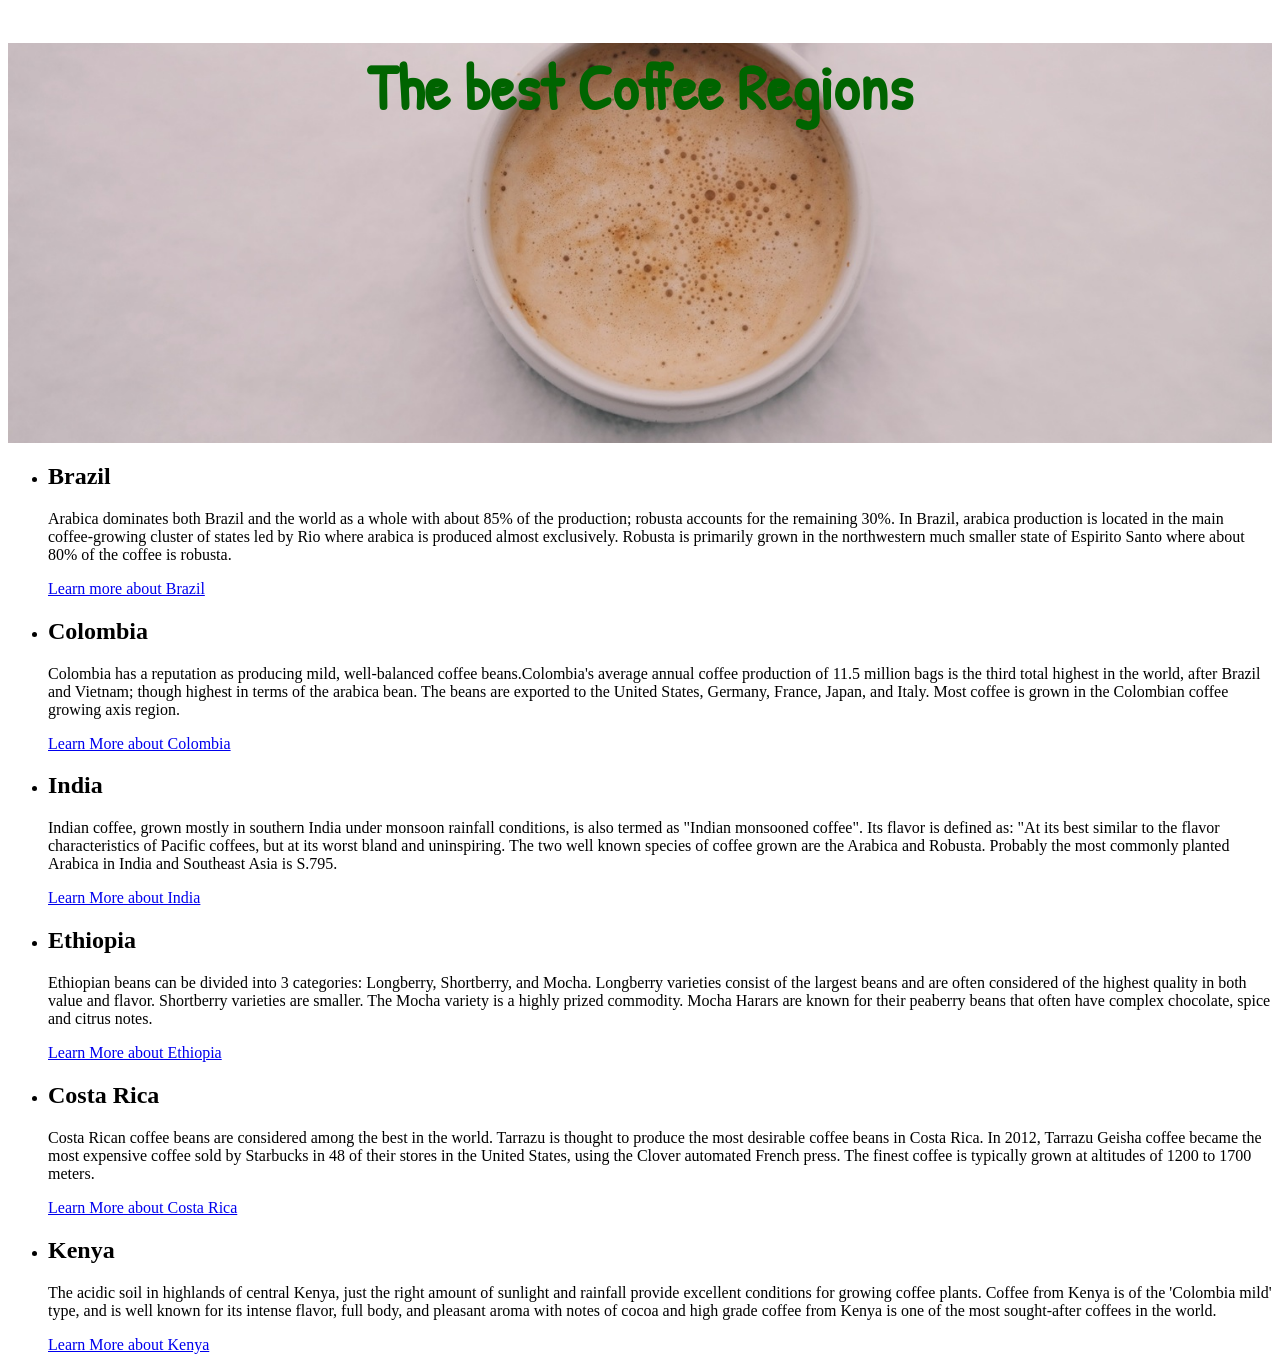
==== src/index.html @ 13ac0000 "fixing typos" ====
<!DOCTYPE html>
<html lang="en">
<head>
    <meta charset="UTF-8">
    <meta name="viewport" content="width=device-width, initial-scale=1">
    <title>Coffee</title>
    <link rel="shortcut icon" href="../img/Image20260629205324.png" type="image/x-icon">
    <link rel="stylesheet" href="../css/styles.css">
    <link rel="preconnect" href="https://fonts.googleapis.com">
    <link rel="preconnect" href="https://fonts.gstatic.com" crossorigin>
    <link href="https://fonts.googleapis.com/css2?family=Patrick+Hand&display=swap" rel="stylesheet">
</head>
<body>
<div class="header">
    <h1>The best Coffee Regions</h1>
<!--    <img src="../img/1.jpg" alt="background Image" class="background-image">-->
</div>
<div class="main">
    <ul>
        <li>
            <h2>Brazil</h2>
            <p>Arabica dominates both Brazil and the world as a whole with about 85% of the production; robusta
                accounts for the remaining 30%. In Brazil, arabica production is located in the main coffee-growing
                cluster of states led by Rio where arabica is
                produced almost exclusively. Robusta is primarily grown in the northwestern much smaller state
                of Espirito Santo where about 80% of the coffee is robusta.
            </p>
            <a href="https://en.wikipedia.org/wiki/Brazil" target="_blank">
                Learn more about Brazil
            </a>
        </li>
        <li>
            <h2>Colombia</h2>
            <p>Colombia has a reputation as producing mild, well-balanced coffee beans.Colombia's average
                annual coffee production of 11.5 million bags is the third total highest in the world, after Brazil and
                Vietnam; though highest in terms of the arabica
                bean. The beans are exported to  the United States, Germany, France, Japan, and Italy. Most coffee is
                grown in the Colombian coffee growing axis region.
            </p>
            <a href="https://en.wikipedia.org/wiki/Colombia" target="_blank">
                Learn More about Colombia
            </a>
        </li>
        <li>
            <h2>India</h2>
            <p>Indian coffee, grown mostly in southern India under monsoon rainfall conditions, is also termed as
                "Indian monsooned coffee". Its flavor is defined as: "At its best similar to the flavor characteristics of
                Pacific coffees, but at its worst bland and uninspiring. The two well known species of coffee grown are
                the Arabica and Robusta. Probably the most commonly planted Arabica in India and Southeast Asia is
                S.795.
            </p>
            <a href="https://en.wikipedia.org/wiki/India" target="_blank">
                Learn More about India
            </a>
        </li>
        <li>
            <h2>Ethiopia</h2>
            <p>Ethiopian beans can be divided into 3 categories: Longberry, Shortberry, and Mocha. Longberry
                varieties consist of the largest beans and are often considered of the highest quality in both value and
                flavor. Shortberry varieties are smaller. The Mocha variety is a highly prized commodity. Mocha Harars
                are known for their peaberry beans that often have complex chocolate, spice and citrus notes.
            </p>
            <a href="https://en.wikipedia.org/wiki/Ethiopia" target="_blank">
                Learn More about Ethiopia
            </a>
        </li>
        <li>
            <h2>Costa Rica</h2>
            <p>Costa Rican coffee beans are considered among the best in the world. Tarrazu is thought to produce
                the most desirable coffee beans in Costa Rica. In 2012, Tarrazu Geisha coffee became the most
                expensive coffee sold by Starbucks in 48 of their stores in the United States, using the Clover
                automated French press. The finest coffee is typically grown at altitudes of 1200 to 1700 meters.
            </p>
            <a href="https://en.wikipedia.org/wiki/Costa_Rica" target="_blank">
                Learn More about Costa Rica
            </a>
        </li>
        <li>
            <h2>Kenya</h2>
            <p>The acidic soil in highlands of central Kenya, just the right amount of sunlight and rainfall provide
                excellent conditions for growing coffee plants. Coffee from Kenya is of the 'Colombia mild' type, and
                is well known for its intense flavor, full body, and pleasant aroma with notes of cocoa and high grade
                coffee from Kenya is one of the most sought-after coffees in the world.
            </p>
            <a href="https://en.wikipedia.org/wiki/Kenya" target="_blank">
                Learn More about Kenya
            </a>
        </li>
    </ul>
</div>
</body>
</html>
---- css/styles.css ----
.header {
    margin-top: 0;
    background-image: url(../img/1.jpg);
    height: 400px;
    background-size: cover;
    background-position: center;
    background-repeat: no-repeat;
}

h1 {
    font-family: "Patrick Hand", cursive;
    font-size: 64px;
    text-align: center;
    color: darkgreen;
}
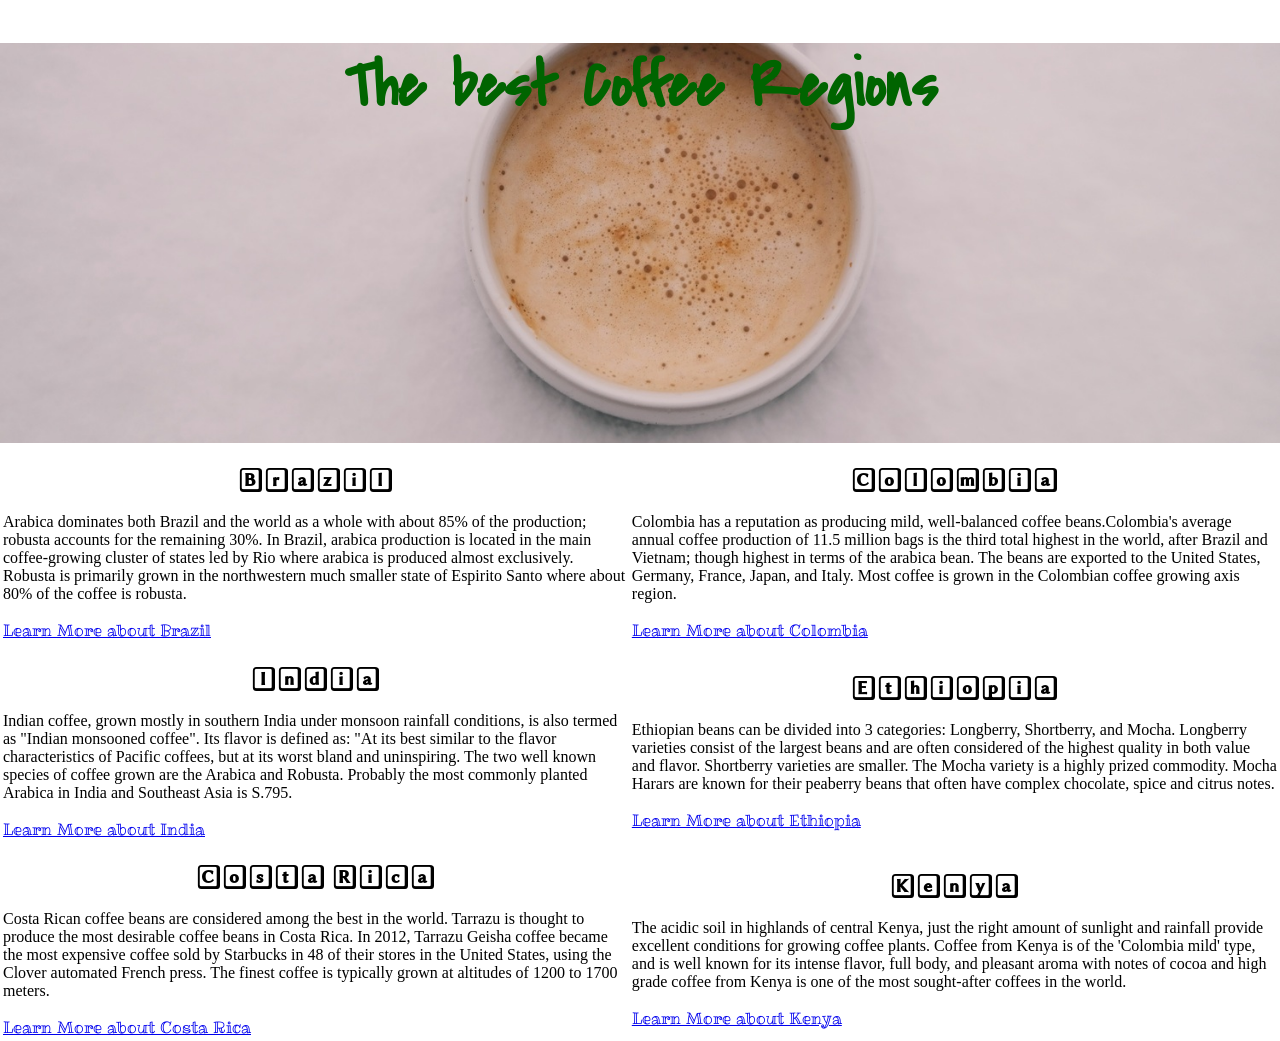
==== commit 68d02c26: "chessboard done" ====
--- a/src/index.html
+++ b/src/index.html
@@ -6,87 +6,101 @@
     <title>Coffee</title>
     <link rel="shortcut icon" href="../img/Image20260629205324.png" type="image/x-icon">
     <link rel="stylesheet" href="../css/styles.css">
-    <link rel="preconnect" href="https://fonts.googleapis.com">
-    <link rel="preconnect" href="https://fonts.gstatic.com" crossorigin>
-    <link href="https://fonts.googleapis.com/css2?family=Patrick+Hand&display=swap" rel="stylesheet">
+    <!--    <link rel="preconnect" href="https://fonts.googleapis.com">-->
+    <!--    <link rel="preconnect" href="https://fonts.gstatic.com" crossorigin>-->
+    <!--    <link href="https://fonts.googleapis.com/css2?family=Covered+By+Your+Grace&family=Dancing+Script:wght@400..700&family=Libertinus+Keyboard&family=Ribeye+Marrow&display=swap" rel="stylesheet">-->
 </head>
 <body>
 <div class="header">
     <h1>The best Coffee Regions</h1>
-<!--    <img src="../img/1.jpg" alt="background Image" class="background-image">-->
+    <!--    <img src="../img/1.jpg" alt="background Image" class="background-image">-->
 </div>
 <div class="main">
-    <ul>
-        <li>
-            <h2>Brazil</h2>
-            <p>Arabica dominates both Brazil and the world as a whole with about 85% of the production; robusta
-                accounts for the remaining 30%. In Brazil, arabica production is located in the main coffee-growing
-                cluster of states led by Rio where arabica is
-                produced almost exclusively. Robusta is primarily grown in the northwestern much smaller state
-                of Espirito Santo where about 80% of the coffee is robusta.
-            </p>
-            <a href="https://en.wikipedia.org/wiki/Brazil" target="_blank">
-                Learn more about Brazil
-            </a>
-        </li>
-        <li>
-            <h2>Colombia</h2>
-            <p>Colombia has a reputation as producing mild, well-balanced coffee beans.Colombia's average
-                annual coffee production of 11.5 million bags is the third total highest in the world, after Brazil and
-                Vietnam; though highest in terms of the arabica
-                bean. The beans are exported to  the United States, Germany, France, Japan, and Italy. Most coffee is
-                grown in the Colombian coffee growing axis region.
-            </p>
-            <a href="https://en.wikipedia.org/wiki/Colombia" target="_blank">
-                Learn More about Colombia
-            </a>
-        </li>
-        <li>
-            <h2>India</h2>
-            <p>Indian coffee, grown mostly in southern India under monsoon rainfall conditions, is also termed as
-                "Indian monsooned coffee". Its flavor is defined as: "At its best similar to the flavor characteristics of
-                Pacific coffees, but at its worst bland and uninspiring. The two well known species of coffee grown are
-                the Arabica and Robusta. Probably the most commonly planted Arabica in India and Southeast Asia is
-                S.795.
-            </p>
-            <a href="https://en.wikipedia.org/wiki/India" target="_blank">
-                Learn More about India
-            </a>
-        </li>
-        <li>
-            <h2>Ethiopia</h2>
-            <p>Ethiopian beans can be divided into 3 categories: Longberry, Shortberry, and Mocha. Longberry
-                varieties consist of the largest beans and are often considered of the highest quality in both value and
-                flavor. Shortberry varieties are smaller. The Mocha variety is a highly prized commodity. Mocha Harars
-                are known for their peaberry beans that often have complex chocolate, spice and citrus notes.
-            </p>
-            <a href="https://en.wikipedia.org/wiki/Ethiopia" target="_blank">
-                Learn More about Ethiopia
-            </a>
-        </li>
-        <li>
-            <h2>Costa Rica</h2>
-            <p>Costa Rican coffee beans are considered among the best in the world. Tarrazu is thought to produce
-                the most desirable coffee beans in Costa Rica. In 2012, Tarrazu Geisha coffee became the most
-                expensive coffee sold by Starbucks in 48 of their stores in the United States, using the Clover
-                automated French press. The finest coffee is typically grown at altitudes of 1200 to 1700 meters.
-            </p>
-            <a href="https://en.wikipedia.org/wiki/Costa_Rica" target="_blank">
-                Learn More about Costa Rica
-            </a>
-        </li>
-        <li>
-            <h2>Kenya</h2>
-            <p>The acidic soil in highlands of central Kenya, just the right amount of sunlight and rainfall provide
-                excellent conditions for growing coffee plants. Coffee from Kenya is of the 'Colombia mild' type, and
-                is well known for its intense flavor, full body, and pleasant aroma with notes of cocoa and high grade
-                coffee from Kenya is one of the most sought-after coffees in the world.
-            </p>
-            <a href="https://en.wikipedia.org/wiki/Kenya" target="_blank">
-                Learn More about Kenya
-            </a>
-        </li>
-    </ul>
+    <table>
+        <tr>
+            <td>
+                <h2>Brazil</h2>
+                <p>Arabica dominates both Brazil and the world as a whole with about 85% of the production; robusta
+                    accounts for the remaining 30%. In Brazil, arabica production is located in the main coffee-growing
+                    cluster of states led by Rio where arabica is
+                    produced almost exclusively. Robusta is primarily grown in the northwestern much smaller state
+                    of Espirito Santo where about 80% of the coffee is robusta.
+                </p>
+                <a href="https://en.wikipedia.org/wiki/Brazil" target="_blank" class="wiki">
+                    Learn More about Brazil
+                </a>
+            </td>
+            <td>
+                <h2>Colombia</h2>
+                <p>Colombia has a reputation as producing mild, well-balanced coffee beans.Colombia's average
+                    annual coffee production of 11.5 million bags is the third total highest in the world, after Brazil
+                    and
+                    Vietnam; though highest in terms of the arabica
+                    bean. The beans are exported to the United States,
+                    Germany, France, Japan, and Italy. Most coffee is
+                    grown in the Colombian coffee growing axis region.
+                </p>
+                <a href="https://en.wikipedia.org/wiki/Colombia" target="_blank" class="wiki">
+                    Learn More about Colombia
+                </a>
+            </td>
+        </tr>
+        <tr>
+            <td>
+                <h2>India</h2>
+                <p>Indian coffee, grown mostly in southern India under monsoon rainfall conditions, is also termed as
+                    "Indian monsooned coffee". Its flavor is defined as: "At its best similar to the flavor
+                    characteristics of
+                    Pacific coffees, but at its worst bland and uninspiring. The two well known species of coffee grown
+                    are
+                    the Arabica and Robusta. Probably the most commonly planted Arabica in India and Southeast Asia is
+                    S.795.
+                </p>
+                <a href="https://en.wikipedia.org/wiki/India" target="_blank" class="wiki">
+                    Learn More about India
+                </a>
+            </td>
+            <td>
+                <h2>Ethiopia</h2>
+                <p>Ethiopian beans can be divided into 3 categories: Longberry, Shortberry, and Mocha. Longberry
+                    varieties consist of the largest beans and are often considered of the highest quality in both value
+                    and
+                    flavor. Shortberry varieties are smaller. The Mocha variety is a highly prized commodity. Mocha
+                    Harars
+                    are known for their peaberry beans that often have complex chocolate, spice and citrus notes.
+                </p>
+                <a href="https://en.wikipedia.org/wiki/Ethiopia" target="_blank" class="wiki">
+                    Learn More about Ethiopia
+                </a>
+            </td>
+        </tr>
+        <tr>
+            <td>
+                <h2>Costa Rica</h2>
+                <p>Costa Rican coffee beans are considered among the best in the world. Tarrazu is thought to produce
+                    the most desirable coffee beans in Costa Rica. In 2012, Tarrazu Geisha coffee became the most
+                    expensive coffee sold by Starbucks in 48 of their stores in the United States, using the Clover
+                    automated French press. The finest coffee is typically grown at altitudes of 1200 to 1700 meters.
+                </p>
+                <a href="https://en.wikipedia.org/wiki/Costa_Rica" target="_blank" class="wiki">
+                    Learn More about Costa Rica
+                </a>
+            </td>
+            <td>
+                <h2>Kenya</h2>
+                <p>The acidic soil in highlands of central Kenya, just the right amount of sunlight and rainfall provide
+                    excellent conditions for growing coffee plants. Coffee from Kenya is of the 'Colombia mild' type,
+                    and
+                    is well known for its intense flavor, full body, and pleasant aroma with notes of cocoa and high
+                    grade
+                    coffee from Kenya is one of the most sought-after coffees in the world.
+                </p>
+                <a href="https://en.wikipedia.org/wiki/Kenya" target="_blank" class="wiki">
+                    Learn More about Kenya
+                </a>
+            </td>
+        </tr>
+    </table>
 </div>
 </body>
 </html>
--- a/css/styles.css
+++ b/css/styles.css
@@ -1,3 +1,5 @@
+@import url('https://fonts.googleapis.com/css2?family=Covered+By+Your+Grace&family=Dancing+Script:wght@400..700&family=Libertinus+Keyboard&family=Ribeye+Marrow&display=swap');
+
 .header {
     margin-top: 0;
     background-image: url(../img/1.jpg);
@@ -6,10 +8,22 @@
     background-position: center;
     background-repeat: no-repeat;
 }
-
+body {
+    margin: 0;
+}
 h1 {
-    font-family: "Patrick Hand", cursive;
+    font-family: "Covered by your Grace", cursive;
     font-size: 64px;
     text-align: center;
     color: darkgreen;
-}+}
+
+h2 {
+    font-family: "Libertinus Keyboard", system-ui;
+    text-align: center;
+}
+
+.wiki {
+    font-family: "Ribeye Marrow", serif;
+}
+
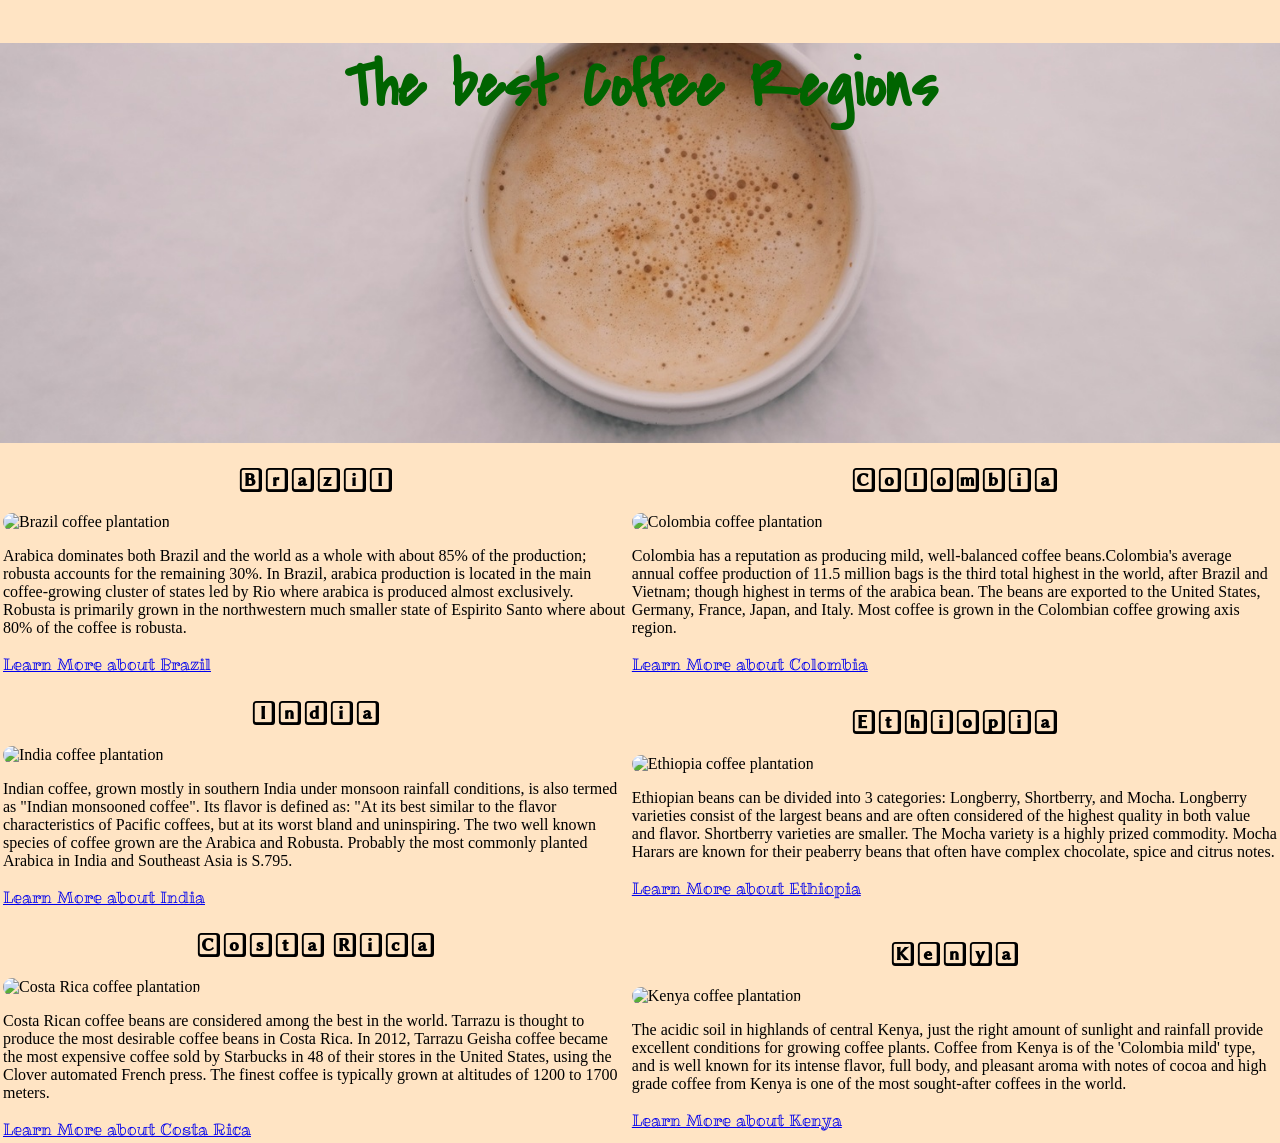
==== commit 7052d097: "coffee pictures and background added" ====
--- a/src/index.html
+++ b/src/index.html
@@ -20,6 +20,7 @@
         <tr>
             <td>
                 <h2>Brazil</h2>
+                <img src="../img/brazil.jpg" alt="Brazil coffee plantation" class="country-image">
                 <p>Arabica dominates both Brazil and the world as a whole with about 85% of the production; robusta
                     accounts for the remaining 30%. In Brazil, arabica production is located in the main coffee-growing
                     cluster of states led by Rio where arabica is
@@ -32,6 +33,8 @@
             </td>
             <td>
                 <h2>Colombia</h2>
+                <img src="../img/colombia.jpg" alt="Colombia coffee plantation" class="country-image">
+
                 <p>Colombia has a reputation as producing mild, well-balanced coffee beans.Colombia's average
                     annual coffee production of 11.5 million bags is the third total highest in the world, after Brazil
                     and
@@ -48,6 +51,8 @@
         <tr>
             <td>
                 <h2>India</h2>
+                <img src="../img/india.jpg" alt="India coffee plantation" class="country-image">
+
                 <p>Indian coffee, grown mostly in southern India under monsoon rainfall conditions, is also termed as
                     "Indian monsooned coffee". Its flavor is defined as: "At its best similar to the flavor
                     characteristics of
@@ -62,6 +67,8 @@
             </td>
             <td>
                 <h2>Ethiopia</h2>
+                <img src="../img/ethiopia.jpg" alt="Ethiopia coffee plantation" class="country-image">
+
                 <p>Ethiopian beans can be divided into 3 categories: Longberry, Shortberry, and Mocha. Longberry
                     varieties consist of the largest beans and are often considered of the highest quality in both value
                     and
@@ -77,6 +84,8 @@
         <tr>
             <td>
                 <h2>Costa Rica</h2>
+                <img src="../img/costarica.jpg" alt="Costa Rica coffee plantation" class="country-image">
+
                 <p>Costa Rican coffee beans are considered among the best in the world. Tarrazu is thought to produce
                     the most desirable coffee beans in Costa Rica. In 2012, Tarrazu Geisha coffee became the most
                     expensive coffee sold by Starbucks in 48 of their stores in the United States, using the Clover
@@ -88,6 +97,8 @@
             </td>
             <td>
                 <h2>Kenya</h2>
+                <img src="../img/kenya.jpg" alt="Kenya coffee plantation" class="country-image">
+
                 <p>The acidic soil in highlands of central Kenya, just the right amount of sunlight and rainfall provide
                     excellent conditions for growing coffee plants. Coffee from Kenya is of the 'Colombia mild' type,
                     and
--- a/css/styles.css
+++ b/css/styles.css
@@ -10,6 +10,7 @@
 }
 body {
     margin: 0;
+    background-color: bisque;
 }
 h1 {
     font-family: "Covered by your Grace", cursive;
@@ -27,3 +28,9 @@
     font-family: "Ribeye Marrow", serif;
 }
 
+.country-image {
+    width: 100%;
+    height: 220px;
+    object-fit: cover;
+    border-radius: 10px;
+}
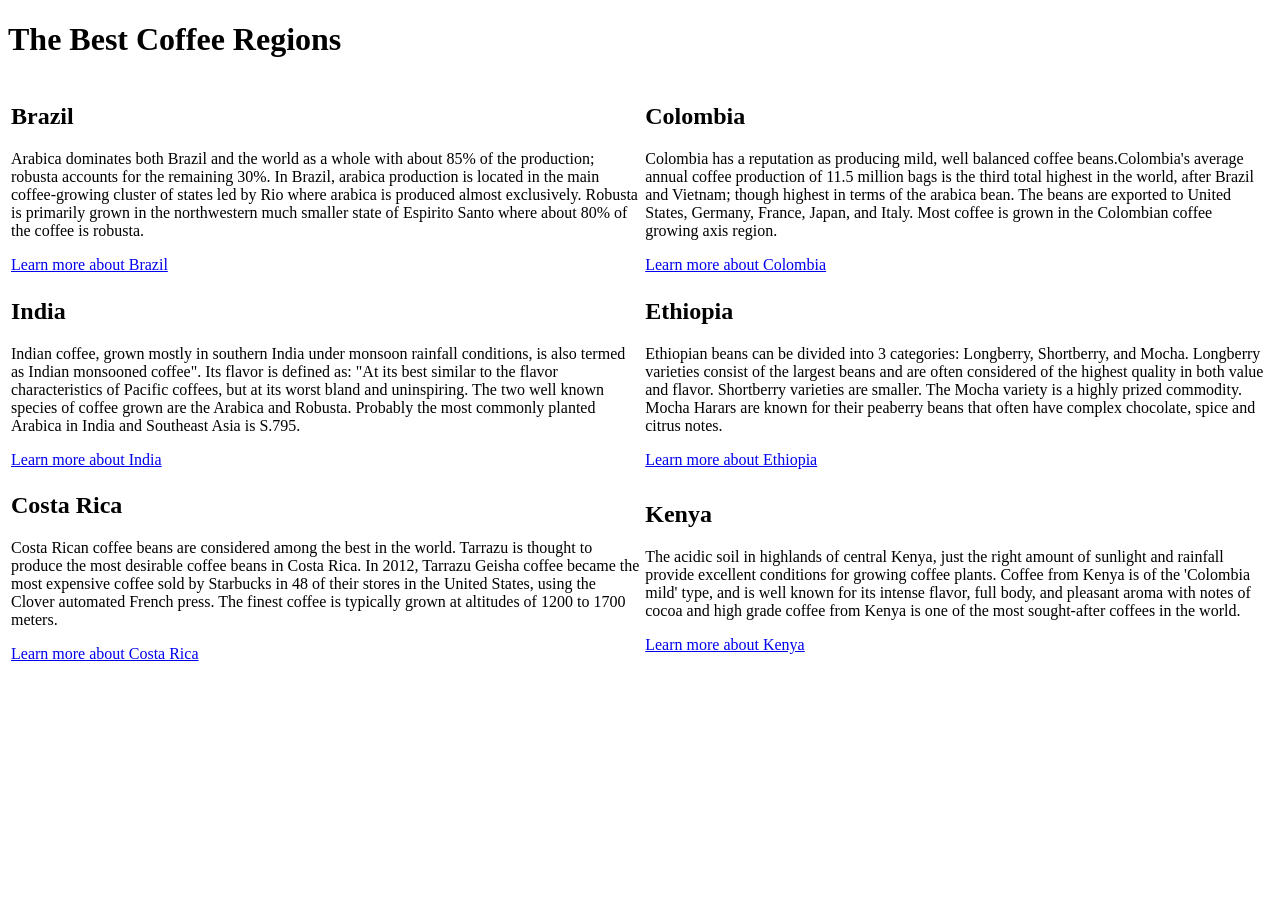
==== commit 820c66b8: "copied from lector for further experiments" ====
--- a/src/index.html
+++ b/src/index.html
@@ -2,116 +2,86 @@
 <html lang="en">
 <head>
     <meta charset="UTF-8">
-    <meta name="viewport" content="width=device-width, initial-scale=1">
     <title>Coffee</title>
-    <link rel="shortcut icon" href="../img/Image20260629205324.png" type="image/x-icon">
-    <link rel="stylesheet" href="../css/styles.css">
-    <!--    <link rel="preconnect" href="https://fonts.googleapis.com">-->
-    <!--    <link rel="preconnect" href="https://fonts.gstatic.com" crossorigin>-->
-    <!--    <link href="https://fonts.googleapis.com/css2?family=Covered+By+Your+Grace&family=Dancing+Script:wght@400..700&family=Libertinus+Keyboard&family=Ribeye+Marrow&display=swap" rel="stylesheet">-->
+    <link rel="shortcut icon" href="../Images/coffee.png" type="image/png">
+    <link rel="stylesheet" href="../css/style.css">
 </head>
 <body>
 <div class="header">
-    <h1>The best Coffee Regions</h1>
-    <!--    <img src="../img/1.jpg" alt="background Image" class="background-image">-->
+    <h1>The Best Coffee Regions</h1>
 </div>
 <div class="main">
     <table>
         <tr>
             <td>
                 <h2>Brazil</h2>
-                <img src="../img/brazil.jpg" alt="Brazil coffee plantation" class="country-image">
-                <p>Arabica dominates both Brazil and the world as a whole with about 85% of the production; robusta
+                <p> Arabica dominates both Brazil and the world as a whole with about 85% of the production; robusta
                     accounts for the remaining 30%. In Brazil, arabica production is located in the main coffee-growing
                     cluster of states led by Rio where arabica is
-                    produced almost exclusively. Robusta is primarily grown in the northwestern much smaller state
-                    of Espirito Santo where about 80% of the coffee is robusta.
-                </p>
-                <a href="https://en.wikipedia.org/wiki/Brazil" target="_blank" class="wiki">
-                    Learn More about Brazil
-                </a>
+                    produced almost exclusively. Robusta is primarily grown in the northwestern much smaller state of
+                    Espirito Santo where about 80% of the coffee is robusta.</p>
+                <a href="https://en.wikipedia.org/wiki/Brazil" target="_blank">Learn more about Brazil</a>
             </td>
             <td>
                 <h2>Colombia</h2>
-                <img src="../img/colombia.jpg" alt="Colombia coffee plantation" class="country-image">
-
-                <p>Colombia has a reputation as producing mild, well-balanced coffee beans.Colombia's average
-                    annual coffee production of 11.5 million bags is the third total highest in the world, after Brazil
-                    and
-                    Vietnam; though highest in terms of the arabica
-                    bean. The beans are exported to the United States,
-                    Germany, France, Japan, and Italy. Most coffee is
-                    grown in the Colombian coffee growing axis region.
-                </p>
-                <a href="https://en.wikipedia.org/wiki/Colombia" target="_blank" class="wiki">
-                    Learn More about Colombia
-                </a>
+                <p> Colombia has a reputation as producing mild, well balanced coffee beans.Colombia's average annual
+                    coffee
+                    production of 11.5 million bags is the third total highest in the world, after Brazil and Vietnam;
+                    though highest in terms of the arabica
+                    bean. The beans are exported to United States, Germany, France, Japan, and Italy. Most coffee is
+                    grown
+                    in the Colombian coffee growing axis region.</p>
+                <a href="https://en.wikipedia.org/wiki/Colombia" target="_blank">Learn more about Colombia</a>
             </td>
         </tr>
         <tr>
             <td>
                 <h2>India</h2>
-                <img src="../img/india.jpg" alt="India coffee plantation" class="country-image">
-
-                <p>Indian coffee, grown mostly in southern India under monsoon rainfall conditions, is also termed as
-                    "Indian monsooned coffee". Its flavor is defined as: "At its best similar to the flavor
-                    characteristics of
-                    Pacific coffees, but at its worst bland and uninspiring. The two well known species of coffee grown
-                    are
-                    the Arabica and Robusta. Probably the most commonly planted Arabica in India and Southeast Asia is
-                    S.795.
-                </p>
-                <a href="https://en.wikipedia.org/wiki/India" target="_blank" class="wiki">
-                    Learn More about India
-                </a>
+                <p> Indian coffee, grown mostly in southern India under monsoon rainfall conditions, is also termed as
+                    Indian monsooned coffee". Its flavor is defined as: "At its best similar to the flavor
+                    characteristics
+                    of Pacific coffees, but at its worst bland and uninspiring. The two well known species of coffee
+                    grown
+                    are the Arabica and Robusta. Probably the most commonly planted Arabica in India and Southeast Asia
+                    is
+                    S.795.</p>
+                <a href="https://en.wikipedia.org/wiki/India" target="_blank">Learn more about India</a>
             </td>
             <td>
                 <h2>Ethiopia</h2>
-                <img src="../img/ethiopia.jpg" alt="Ethiopia coffee plantation" class="country-image">
-
-                <p>Ethiopian beans can be divided into 3 categories: Longberry, Shortberry, and Mocha. Longberry
-                    varieties consist of the largest beans and are often considered of the highest quality in both value
-                    and
-                    flavor. Shortberry varieties are smaller. The Mocha variety is a highly prized commodity. Mocha
-                    Harars
-                    are known for their peaberry beans that often have complex chocolate, spice and citrus notes.
-                </p>
-                <a href="https://en.wikipedia.org/wiki/Ethiopia" target="_blank" class="wiki">
-                    Learn More about Ethiopia
-                </a>
+                <p> Ethiopian beans can be divided into 3 categories: Longberry, Shortberry, and Mocha. Longberry
+                    varieties
+                    consist of the largest beans and are often considered of the highest quality in both value and
+                    flavor.
+                    Shortberry varieties are smaller. The Mocha variety is a highly prized commodity. Mocha Harars are
+                    known
+                    for their peaberry beans that often have complex chocolate, spice and citrus notes.</p>
+                <a href="https://en.wikipedia.org/wiki/Ethiopia" target="_blank">Learn more about Ethiopia</a>
             </td>
         </tr>
         <tr>
             <td>
                 <h2>Costa Rica</h2>
-                <img src="../img/costarica.jpg" alt="Costa Rica coffee plantation" class="country-image">
-
-                <p>Costa Rican coffee beans are considered among the best in the world. Tarrazu is thought to produce
-                    the most desirable coffee beans in Costa Rica. In 2012, Tarrazu Geisha coffee became the most
-                    expensive coffee sold by Starbucks in 48 of their stores in the United States, using the Clover
-                    automated French press. The finest coffee is typically grown at altitudes of 1200 to 1700 meters.
-                </p>
-                <a href="https://en.wikipedia.org/wiki/Costa_Rica" target="_blank" class="wiki">
-                    Learn More about Costa Rica
-                </a>
+                <p> Costa Rican coffee beans are considered among the best in the world. Tarrazu is thought to produce
+                    the
+                    most desirable coffee beans in Costa Rica. In 2012, Tarrazu Geisha coffee became the most expensive
+                    coffee sold by Starbucks in 48 of their stores in the United States, using the Clover automated
+                    French
+                    press. The finest coffee is typically grown at altitudes of 1200 to 1700 meters.</p>
+                <a href="https://en.wikipedia.org/wiki/Costa_Rica" target="_blank">Learn more about Costa Rica</a>
             </td>
             <td>
                 <h2>Kenya</h2>
-                <img src="../img/kenya.jpg" alt="Kenya coffee plantation" class="country-image">
-
-                <p>The acidic soil in highlands of central Kenya, just the right amount of sunlight and rainfall provide
+                <p> The acidic soil in highlands of central Kenya, just the right amount of sunlight and rainfall
+                    provide
                     excellent conditions for growing coffee plants. Coffee from Kenya is of the 'Colombia mild' type,
-                    and
-                    is well known for its intense flavor, full body, and pleasant aroma with notes of cocoa and high
-                    grade
-                    coffee from Kenya is one of the most sought-after coffees in the world.
-                </p>
-                <a href="https://en.wikipedia.org/wiki/Kenya" target="_blank" class="wiki">
-                    Learn More about Kenya
-                </a>
+                    and is
+                    well known for its intense flavor, full body, and pleasant aroma with notes of cocoa and high grade
+                    coffee from Kenya is one of the most sought-after coffees in the world.</p>
+                <a href="https://en.wikipedia.org/wiki/Kenya" target="_blank">Learn more about Kenya</a>
             </td>
         </tr>
     </table>
 </div>
 </body>
-</html>
+</html>
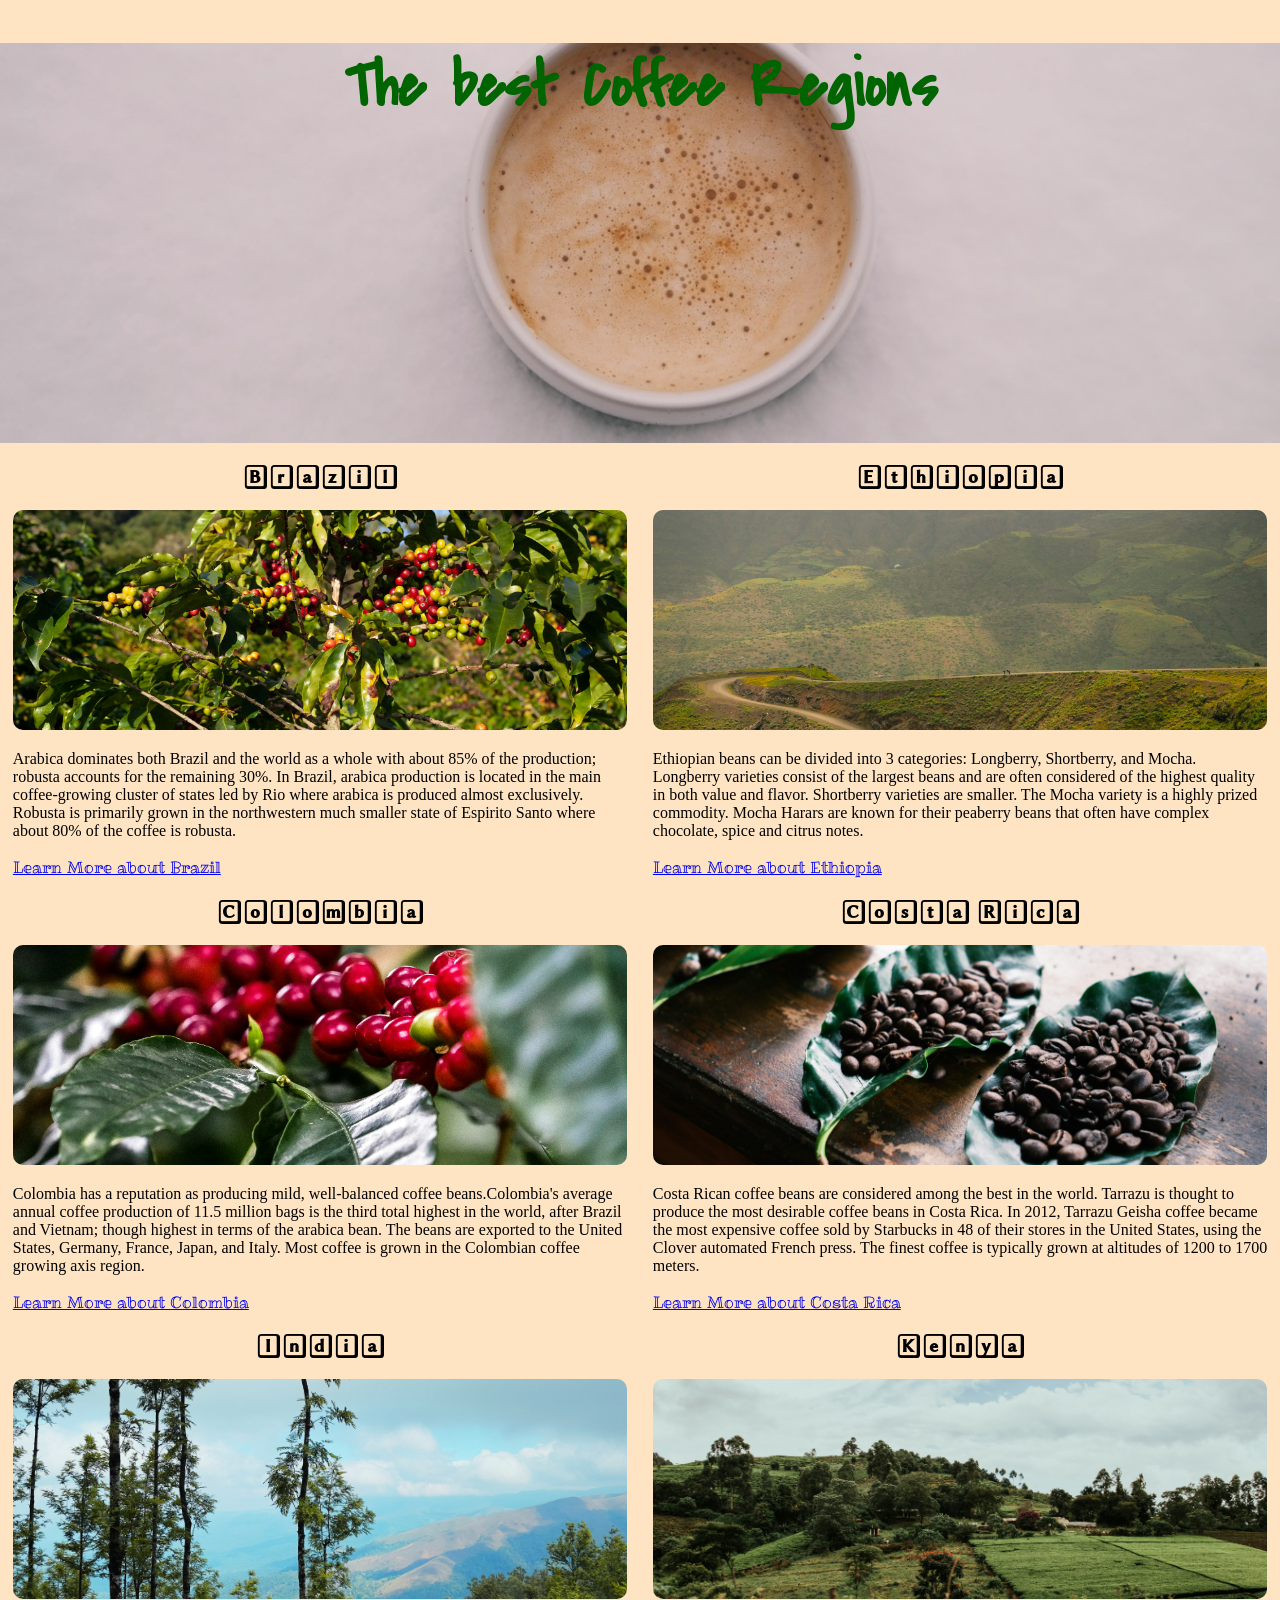
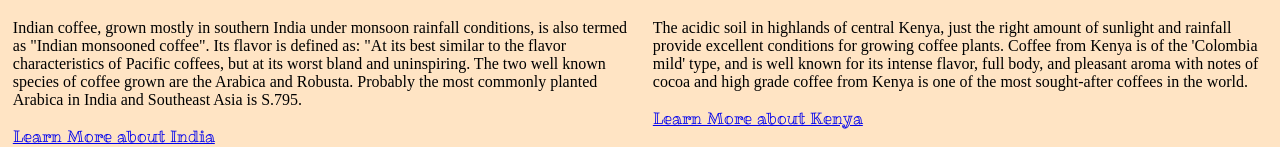
==== commit e7e1fa67: "position implementation" ====
--- a/src/index.html
+++ b/src/index.html
@@ -2,86 +2,112 @@
 <html lang="en">
 <head>
     <meta charset="UTF-8">
+    <meta name="viewport" content="width=device-width, initial-scale=1">
     <title>Coffee</title>
-    <link rel="shortcut icon" href="../Images/coffee.png" type="image/png">
-    <link rel="stylesheet" href="../css/style.css">
+    <link rel="shortcut icon" href="../img/Image20260629205324.png" type="image/x-icon">
+    <link rel="stylesheet" href="../css/styles.css">
+    <!--    <link rel="preconnect" href="https://fonts.googleapis.com">-->
+    <!--    <link rel="preconnect" href="https://fonts.gstatic.com" crossorigin>-->
+    <!--    <link href="https://fonts.googleapis.com/css2?family=Covered+By+Your+Grace&family=Dancing+Script:wght@400..700&family=Libertinus+Keyboard&family=Ribeye+Marrow&display=swap" rel="stylesheet">-->
 </head>
 <body>
 <div class="header">
-    <h1>The Best Coffee Regions</h1>
+    <h1>The best Coffee Regions</h1>
+    <!--    <img src="../img/1.jpg" alt="background Image" class="background-image">-->
 </div>
 <div class="main">
-    <table>
-        <tr>
-            <td>
+    <div class="left">
+        <div>
                 <h2>Brazil</h2>
-                <p> Arabica dominates both Brazil and the world as a whole with about 85% of the production; robusta
+                <img src="../img/brazil.jpg" alt="Brazil coffee plantation" class="country-image">
+                <p>Arabica dominates both Brazil and the world as a whole with about 85% of the production; robusta
                     accounts for the remaining 30%. In Brazil, arabica production is located in the main coffee-growing
                     cluster of states led by Rio where arabica is
-                    produced almost exclusively. Robusta is primarily grown in the northwestern much smaller state of
-                    Espirito Santo where about 80% of the coffee is robusta.</p>
-                <a href="https://en.wikipedia.org/wiki/Brazil" target="_blank">Learn more about Brazil</a>
-            </td>
-            <td>
+                    produced almost exclusively. Robusta is primarily grown in the northwestern much smaller state
+                    of Espirito Santo where about 80% of the coffee is robusta.
+                </p>
+                <a href="https://en.wikipedia.org/wiki/Brazil" target="_blank" class="wiki">
+                    Learn More about Brazil
+                </a>
+            </div>
+            <div>
                 <h2>Colombia</h2>
-                <p> Colombia has a reputation as producing mild, well balanced coffee beans.Colombia's average annual
-                    coffee
-                    production of 11.5 million bags is the third total highest in the world, after Brazil and Vietnam;
-                    though highest in terms of the arabica
-                    bean. The beans are exported to United States, Germany, France, Japan, and Italy. Most coffee is
-                    grown
-                    in the Colombian coffee growing axis region.</p>
-                <a href="https://en.wikipedia.org/wiki/Colombia" target="_blank">Learn more about Colombia</a>
-            </td>
-        </tr>
-        <tr>
-            <td>
+                <img src="../img/colombia.jpg" alt="Colombia coffee plantation" class="country-image">
+
+                <p>Colombia has a reputation as producing mild, well-balanced coffee beans.Colombia's average
+                    annual coffee production of 11.5 million bags is the third total highest in the world, after Brazil
+                    and
+                    Vietnam; though highest in terms of the arabica
+                    bean. The beans are exported to the United States,
+                    Germany, France, Japan, and Italy. Most coffee is
+                    grown in the Colombian coffee growing axis region.
+                </p>
+                <a href="https://en.wikipedia.org/wiki/Colombia" target="_blank" class="wiki">
+                    Learn More about Colombia
+                </a>
+            </div>
+        <div>
                 <h2>India</h2>
-                <p> Indian coffee, grown mostly in southern India under monsoon rainfall conditions, is also termed as
-                    Indian monsooned coffee". Its flavor is defined as: "At its best similar to the flavor
-                    characteristics
-                    of Pacific coffees, but at its worst bland and uninspiring. The two well known species of coffee
-                    grown
-                    are the Arabica and Robusta. Probably the most commonly planted Arabica in India and Southeast Asia
-                    is
-                    S.795.</p>
-                <a href="https://en.wikipedia.org/wiki/India" target="_blank">Learn more about India</a>
-            </td>
-            <td>
+                <img src="../img/india.jpg" alt="India coffee plantation" class="country-image">
+
+                <p>Indian coffee, grown mostly in southern India under monsoon rainfall conditions, is also termed as
+                    "Indian monsooned coffee". Its flavor is defined as: "At its best similar to the flavor
+                    characteristics of
+                    Pacific coffees, but at its worst bland and uninspiring. The two well known species of coffee grown
+                    are
+                    the Arabica and Robusta. Probably the most commonly planted Arabica in India and Southeast Asia is
+                    S.795.
+                </p>
+                <a href="https://en.wikipedia.org/wiki/India" target="_blank" class="wiki">
+                    Learn More about India
+                </a>
+            </div>
+        </div>
+            <div class="right">
+                <div>
                 <h2>Ethiopia</h2>
-                <p> Ethiopian beans can be divided into 3 categories: Longberry, Shortberry, and Mocha. Longberry
-                    varieties
-                    consist of the largest beans and are often considered of the highest quality in both value and
-                    flavor.
-                    Shortberry varieties are smaller. The Mocha variety is a highly prized commodity. Mocha Harars are
-                    known
-                    for their peaberry beans that often have complex chocolate, spice and citrus notes.</p>
-                <a href="https://en.wikipedia.org/wiki/Ethiopia" target="_blank">Learn more about Ethiopia</a>
-            </td>
-        </tr>
-        <tr>
-            <td>
+                <img src="../img/ethiopia.jpg" alt="Ethiopia coffee plantation" class="country-image">
+
+                <p>Ethiopian beans can be divided into 3 categories: Longberry, Shortberry, and Mocha. Longberry
+                    varieties consist of the largest beans and are often considered of the highest quality in both value
+                    and
+                    flavor. Shortberry varieties are smaller. The Mocha variety is a highly prized commodity. Mocha
+                    Harars
+                    are known for their peaberry beans that often have complex chocolate, spice and citrus notes.
+                </p>
+                <a href="https://en.wikipedia.org/wiki/Ethiopia" target="_blank" class="wiki">
+                    Learn More about Ethiopia
+                </a>
+            </div>
+        <div>
                 <h2>Costa Rica</h2>
-                <p> Costa Rican coffee beans are considered among the best in the world. Tarrazu is thought to produce
-                    the
-                    most desirable coffee beans in Costa Rica. In 2012, Tarrazu Geisha coffee became the most expensive
-                    coffee sold by Starbucks in 48 of their stores in the United States, using the Clover automated
-                    French
-                    press. The finest coffee is typically grown at altitudes of 1200 to 1700 meters.</p>
-                <a href="https://en.wikipedia.org/wiki/Costa_Rica" target="_blank">Learn more about Costa Rica</a>
-            </td>
-            <td>
+                <img src="../img/costarica.jpg" alt="Costa Rica coffee plantation" class="country-image">
+
+                <p>Costa Rican coffee beans are considered among the best in the world. Tarrazu is thought to produce
+                    the most desirable coffee beans in Costa Rica. In 2012, Tarrazu Geisha coffee became the most
+                    expensive coffee sold by Starbucks in 48 of their stores in the United States, using the Clover
+                    automated French press. The finest coffee is typically grown at altitudes of 1200 to 1700 meters.
+                </p>
+                <a href="https://en.wikipedia.org/wiki/Costa_Rica" target="_blank" class="wiki">
+                    Learn More about Costa Rica
+                </a>
+            </div>
+            <div>
                 <h2>Kenya</h2>
-                <p> The acidic soil in highlands of central Kenya, just the right amount of sunlight and rainfall
-                    provide
+                <img src="../img/kenya.jpg" alt="Kenya coffee plantation" class="country-image">
+
+                <p>The acidic soil in highlands of central Kenya, just the right amount of sunlight and rainfall provide
                     excellent conditions for growing coffee plants. Coffee from Kenya is of the 'Colombia mild' type,
-                    and is
-                    well known for its intense flavor, full body, and pleasant aroma with notes of cocoa and high grade
-                    coffee from Kenya is one of the most sought-after coffees in the world.</p>
-                <a href="https://en.wikipedia.org/wiki/Kenya" target="_blank">Learn more about Kenya</a>
-            </td>
-        </tr>
-    </table>
-</div>
+                    and
+                    is well known for its intense flavor, full body, and pleasant aroma with notes of cocoa and high
+                    grade
+                    coffee from Kenya is one of the most sought-after coffees in the world.
+                </p>
+                <a href="https://en.wikipedia.org/wiki/Kenya" target="_blank" class="wiki">
+                    Learn More about Kenya
+                </a>
+            </div>
+        </div>
+    </div>
 </body>
-</html>+</html>
--- a/css/styles.css
+++ b/css/styles.css
@@ -0,0 +1,70 @@
+@import url('https://fonts.googleapis.com/css2?family=Covered+By+Your+Grace&family=Dancing+Script:wght@400..700&family=Libertinus+Keyboard&family=Ribeye+Marrow&display=swap');
+
+.header {
+    margin-top: 0;
+    background-image: url(../img/1.jpg);
+    height: 400px;
+    background-size: cover;
+    background-position: center;
+    width: 100%;
+}
+body {
+    margin: 0;
+    background-color: bisque;
+/*    background-image: url(../img/india.jpg);*/
+/*opacity: 0.3}*/}
+h1 {
+    font-family: "Covered by your Grace", cursive;
+    font-size: 64px;
+    text-align: center;
+    color: darkgreen;
+}
+
+h2 {
+    font-family: "Libertinus Keyboard", system-ui;
+    text-align: center;
+}
+
+.wiki {
+    font-family: "Ribeye Marrow", serif;
+}
+
+.country-image {
+    width: 100%;
+    height: 220px;
+    object-fit: cover;
+    border-radius: 10px;
+}
+
+/*.main td {*/
+/*    color: dimgray;*/
+/*    text-align: justify;*/
+/*    padding: 0 5px;*/
+/*}*/
+
+/*.main td > h2 {*/
+/*    font-size: 32px;*/
+/*    font-weight: bold;*/
+/*}*/
+
+/*.main td > a {*/
+/*    letter-spacing: 2px;*/
+/*}*/
+.main {
+    width: 100%;
+    /*display: inline-block;*/
+    position: relative;
+}
+
+.left {
+    position: absolute;
+    width: 48%;
+    left: 1%
+}
+
+.right {
+    position: absolute;
+    width: 48%;
+    right: 1%
+}
+
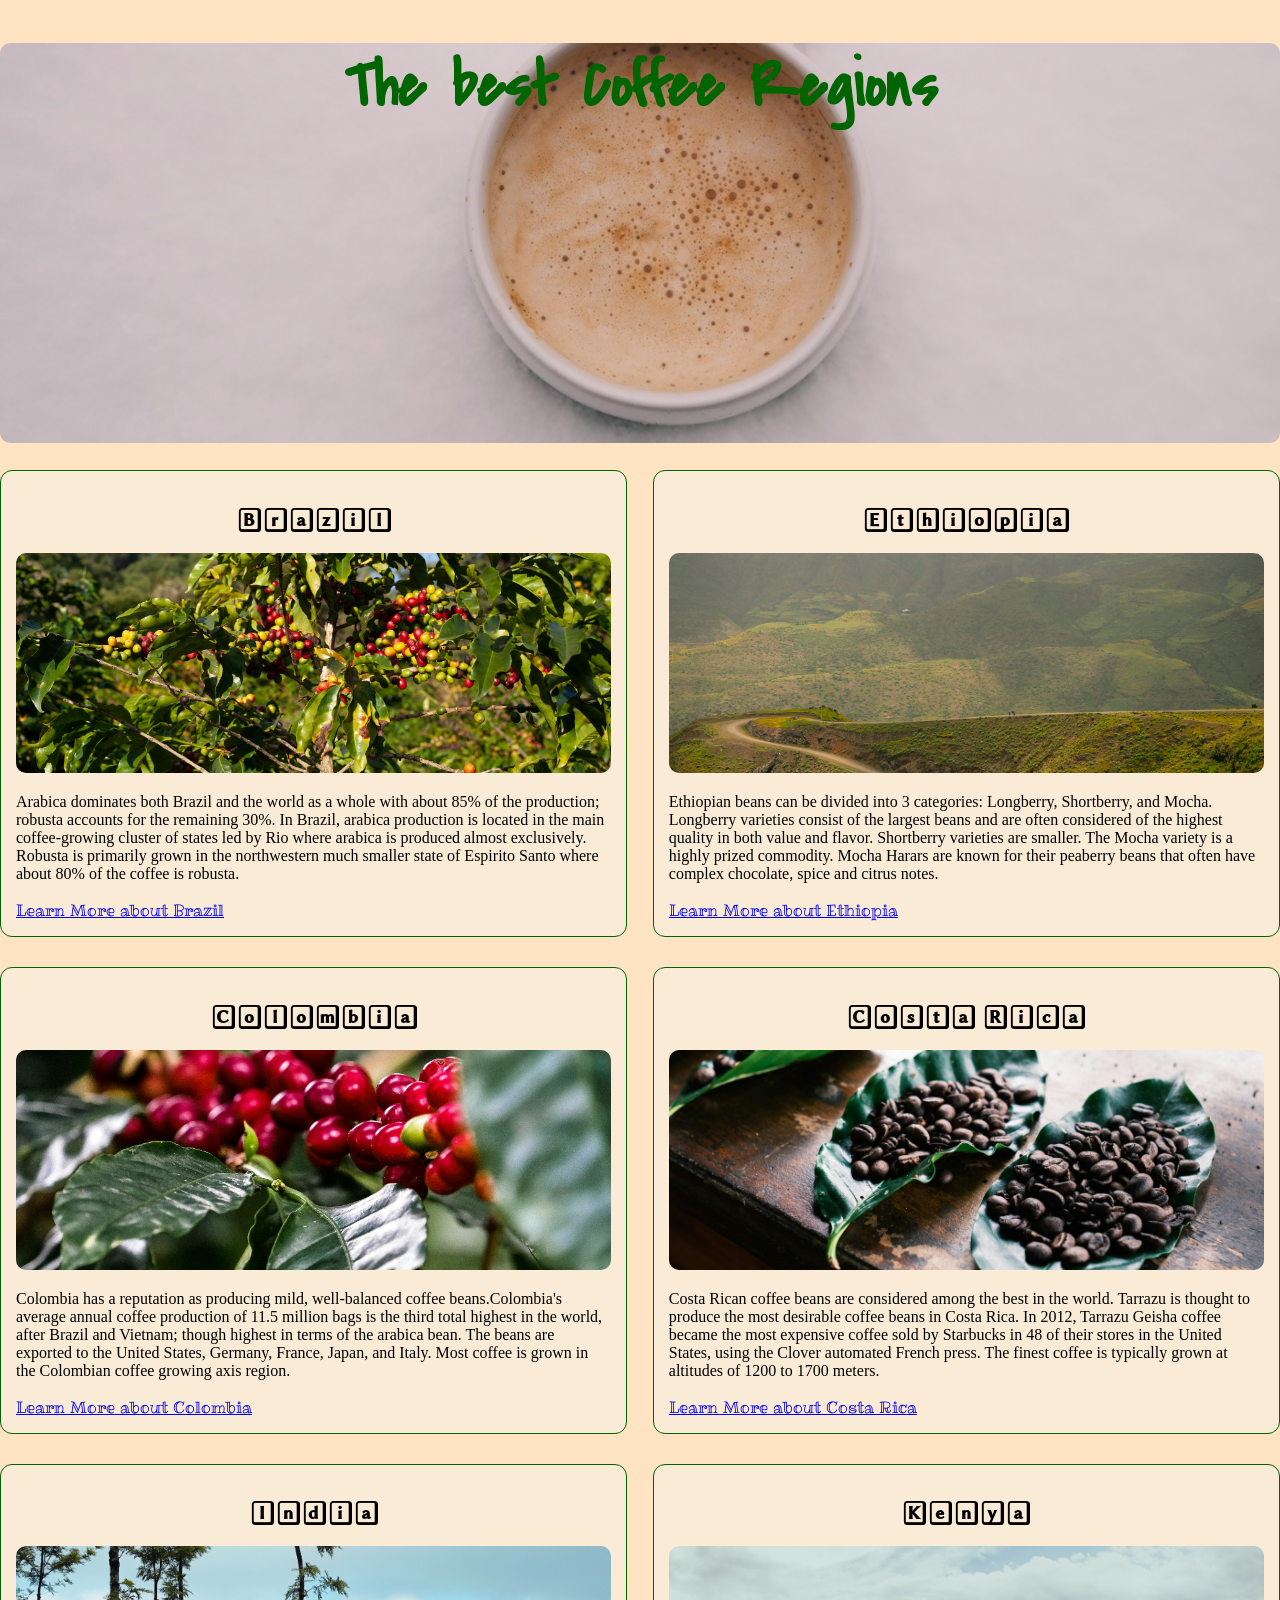
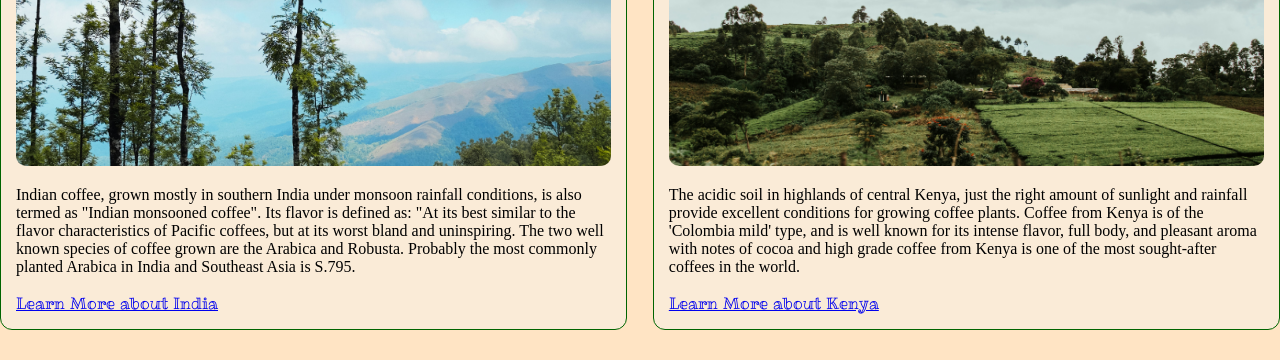
==== commit e1b8d461: "country-card class added" ====
--- a/src/index.html
+++ b/src/index.html
@@ -17,97 +17,97 @@
 </div>
 <div class="main">
     <div class="left">
-        <div>
-                <h2>Brazil</h2>
-                <img src="../img/brazil.jpg" alt="Brazil coffee plantation" class="country-image">
-                <p>Arabica dominates both Brazil and the world as a whole with about 85% of the production; robusta
-                    accounts for the remaining 30%. In Brazil, arabica production is located in the main coffee-growing
-                    cluster of states led by Rio where arabica is
-                    produced almost exclusively. Robusta is primarily grown in the northwestern much smaller state
-                    of Espirito Santo where about 80% of the coffee is robusta.
-                </p>
-                <a href="https://en.wikipedia.org/wiki/Brazil" target="_blank" class="wiki">
-                    Learn More about Brazil
-                </a>
-            </div>
-            <div>
-                <h2>Colombia</h2>
-                <img src="../img/colombia.jpg" alt="Colombia coffee plantation" class="country-image">
+        <div class="country-card">
+            <h2>Brazil</h2>
+            <img src="../img/brazil.jpg" alt="Brazil coffee plantation" class="country-image">
+            <p>Arabica dominates both Brazil and the world as a whole with about 85% of the production; robusta
+                accounts for the remaining 30%. In Brazil, arabica production is located in the main coffee-growing
+                cluster of states led by Rio where arabica is
+                produced almost exclusively. Robusta is primarily grown in the northwestern much smaller state
+                of Espirito Santo where about 80% of the coffee is robusta.
+            </p>
+            <a href="https://en.wikipedia.org/wiki/Brazil" target="_blank" class="wiki">
+                Learn More about Brazil
+            </a>
+        </div>
+        <div class="country-card">
+            <h2>Colombia</h2>
+            <img src="../img/colombia.jpg" alt="Colombia coffee plantation" class="country-image">
 
-                <p>Colombia has a reputation as producing mild, well-balanced coffee beans.Colombia's average
-                    annual coffee production of 11.5 million bags is the third total highest in the world, after Brazil
-                    and
-                    Vietnam; though highest in terms of the arabica
-                    bean. The beans are exported to the United States,
-                    Germany, France, Japan, and Italy. Most coffee is
-                    grown in the Colombian coffee growing axis region.
-                </p>
-                <a href="https://en.wikipedia.org/wiki/Colombia" target="_blank" class="wiki">
-                    Learn More about Colombia
-                </a>
-            </div>
-        <div>
-                <h2>India</h2>
-                <img src="../img/india.jpg" alt="India coffee plantation" class="country-image">
+            <p>Colombia has a reputation as producing mild, well-balanced coffee beans.Colombia's average
+                annual coffee production of 11.5 million bags is the third total highest in the world, after Brazil
+                and
+                Vietnam; though highest in terms of the arabica
+                bean. The beans are exported to the United States,
+                Germany, France, Japan, and Italy. Most coffee is
+                grown in the Colombian coffee growing axis region.
+            </p>
+            <a href="https://en.wikipedia.org/wiki/Colombia" target="_blank" class="wiki">
+                Learn More about Colombia
+            </a>
+        </div>
+        <div class="country-card">
+        <h2>India</h2>
+            <img src="../img/india.jpg" alt="India coffee plantation" class="country-image">
 
-                <p>Indian coffee, grown mostly in southern India under monsoon rainfall conditions, is also termed as
-                    "Indian monsooned coffee". Its flavor is defined as: "At its best similar to the flavor
-                    characteristics of
-                    Pacific coffees, but at its worst bland and uninspiring. The two well known species of coffee grown
-                    are
-                    the Arabica and Robusta. Probably the most commonly planted Arabica in India and Southeast Asia is
-                    S.795.
-                </p>
-                <a href="https://en.wikipedia.org/wiki/India" target="_blank" class="wiki">
-                    Learn More about India
-                </a>
-            </div>
-        </div>
-            <div class="right">
-                <div>
-                <h2>Ethiopia</h2>
-                <img src="../img/ethiopia.jpg" alt="Ethiopia coffee plantation" class="country-image">
-
-                <p>Ethiopian beans can be divided into 3 categories: Longberry, Shortberry, and Mocha. Longberry
-                    varieties consist of the largest beans and are often considered of the highest quality in both value
-                    and
-                    flavor. Shortberry varieties are smaller. The Mocha variety is a highly prized commodity. Mocha
-                    Harars
-                    are known for their peaberry beans that often have complex chocolate, spice and citrus notes.
-                </p>
-                <a href="https://en.wikipedia.org/wiki/Ethiopia" target="_blank" class="wiki">
-                    Learn More about Ethiopia
-                </a>
-            </div>
-        <div>
-                <h2>Costa Rica</h2>
-                <img src="../img/costarica.jpg" alt="Costa Rica coffee plantation" class="country-image">
-
-                <p>Costa Rican coffee beans are considered among the best in the world. Tarrazu is thought to produce
-                    the most desirable coffee beans in Costa Rica. In 2012, Tarrazu Geisha coffee became the most
-                    expensive coffee sold by Starbucks in 48 of their stores in the United States, using the Clover
-                    automated French press. The finest coffee is typically grown at altitudes of 1200 to 1700 meters.
-                </p>
-                <a href="https://en.wikipedia.org/wiki/Costa_Rica" target="_blank" class="wiki">
-                    Learn More about Costa Rica
-                </a>
-            </div>
-            <div>
-                <h2>Kenya</h2>
-                <img src="../img/kenya.jpg" alt="Kenya coffee plantation" class="country-image">
-
-                <p>The acidic soil in highlands of central Kenya, just the right amount of sunlight and rainfall provide
-                    excellent conditions for growing coffee plants. Coffee from Kenya is of the 'Colombia mild' type,
-                    and
-                    is well known for its intense flavor, full body, and pleasant aroma with notes of cocoa and high
-                    grade
-                    coffee from Kenya is one of the most sought-after coffees in the world.
-                </p>
-                <a href="https://en.wikipedia.org/wiki/Kenya" target="_blank" class="wiki">
-                    Learn More about Kenya
-                </a>
-            </div>
+            <p>Indian coffee, grown mostly in southern India under monsoon rainfall conditions, is also termed as
+                "Indian monsooned coffee". Its flavor is defined as: "At its best similar to the flavor
+                characteristics of
+                Pacific coffees, but at its worst bland and uninspiring. The two well known species of coffee grown
+                are
+                the Arabica and Robusta. Probably the most commonly planted Arabica in India and Southeast Asia is
+                S.795.
+            </p>
+            <a href="https://en.wikipedia.org/wiki/India" target="_blank" class="wiki">
+                Learn More about India
+            </a>
         </div>
     </div>
+    <div class="right">
+        <div class="country-card">
+        <h2>Ethiopia</h2>
+            <img src="../img/ethiopia.jpg" alt="Ethiopia coffee plantation" class="country-image">
+
+            <p>Ethiopian beans can be divided into 3 categories: Longberry, Shortberry, and Mocha. Longberry
+                varieties consist of the largest beans and are often considered of the highest quality in both value
+                and
+                flavor. Shortberry varieties are smaller. The Mocha variety is a highly prized commodity. Mocha
+                Harars
+                are known for their peaberry beans that often have complex chocolate, spice and citrus notes.
+            </p>
+            <a href="https://en.wikipedia.org/wiki/Ethiopia" target="_blank" class="wiki">
+                Learn More about Ethiopia
+            </a>
+        </div>
+        <div class="country-card">
+        <h2>Costa Rica</h2>
+            <img src="../img/costarica.jpg" alt="Costa Rica coffee plantation" class="country-image">
+
+            <p>Costa Rican coffee beans are considered among the best in the world. Tarrazu is thought to produce
+                the most desirable coffee beans in Costa Rica. In 2012, Tarrazu Geisha coffee became the most
+                expensive coffee sold by Starbucks in 48 of their stores in the United States, using the Clover
+                automated French press. The finest coffee is typically grown at altitudes of 1200 to 1700 meters.
+            </p>
+            <a href="https://en.wikipedia.org/wiki/Costa_Rica" target="_blank" class="wiki">
+                Learn More about Costa Rica
+            </a>
+        </div>
+        <div class="country-card">
+        <h2>Kenya</h2>
+            <img src="../img/kenya.jpg" alt="Kenya coffee plantation" class="country-image">
+
+            <p>The acidic soil in highlands of central Kenya, just the right amount of sunlight and rainfall provide
+                excellent conditions for growing coffee plants. Coffee from Kenya is of the 'Colombia mild' type,
+                and
+                is well known for its intense flavor, full body, and pleasant aroma with notes of cocoa and high
+                grade
+                coffee from Kenya is one of the most sought-after coffees in the world.
+            </p>
+            <a href="https://en.wikipedia.org/wiki/Kenya" target="_blank" class="wiki">
+                Learn More about Kenya
+            </a>
+        </div>
+    </div>
+</div>
 </body>
 </html>
--- a/css/styles.css
+++ b/css/styles.css
@@ -1,18 +1,18 @@
 @import url('https://fonts.googleapis.com/css2?family=Covered+By+Your+Grace&family=Dancing+Script:wght@400..700&family=Libertinus+Keyboard&family=Ribeye+Marrow&display=swap');
 
 .header {
-    margin-top: 0;
     background-image: url(../img/1.jpg);
     height: 400px;
     background-size: cover;
     background-position: center;
     width: 100%;
+    margin: 0 auto 25px auto;
+    border-radius: 10px;
 }
 body {
     margin: 0;
     background-color: bisque;
-/*    background-image: url(../img/india.jpg);*/
-/*opacity: 0.3}*/}
+}
 h1 {
     font-family: "Covered by your Grace", cursive;
     font-size: 64px;
@@ -36,35 +36,33 @@
     border-radius: 10px;
 }
 
-/*.main td {*/
-/*    color: dimgray;*/
-/*    text-align: justify;*/
-/*    padding: 0 5px;*/
-/*}*/
 
-/*.main td > h2 {*/
-/*    font-size: 32px;*/
-/*    font-weight: bold;*/
-/*}*/
-
-/*.main td > a {*/
-/*    letter-spacing: 2px;*/
-/*}*/
 .main {
     width: 100%;
-    /*display: inline-block;*/
     position: relative;
+    padding-top: 2px;
+    margin: auto;
+}
+
+.left,
+.right {
+    position: absolute;
+    width: 49%;
 }
 
 .left {
-    position: absolute;
-    width: 48%;
-    left: 1%
+    left: 0;
 }
 
 .right {
-    position: absolute;
-    width: 48%;
-    right: 1%
+    right: 0;
 }
 
+.country-card {
+    background-color: antiquewhite;
+    border: 1px solid darkgreen;
+    border-radius: 12px;
+    padding: 15px;
+    margin-bottom: 30px;
+}
+
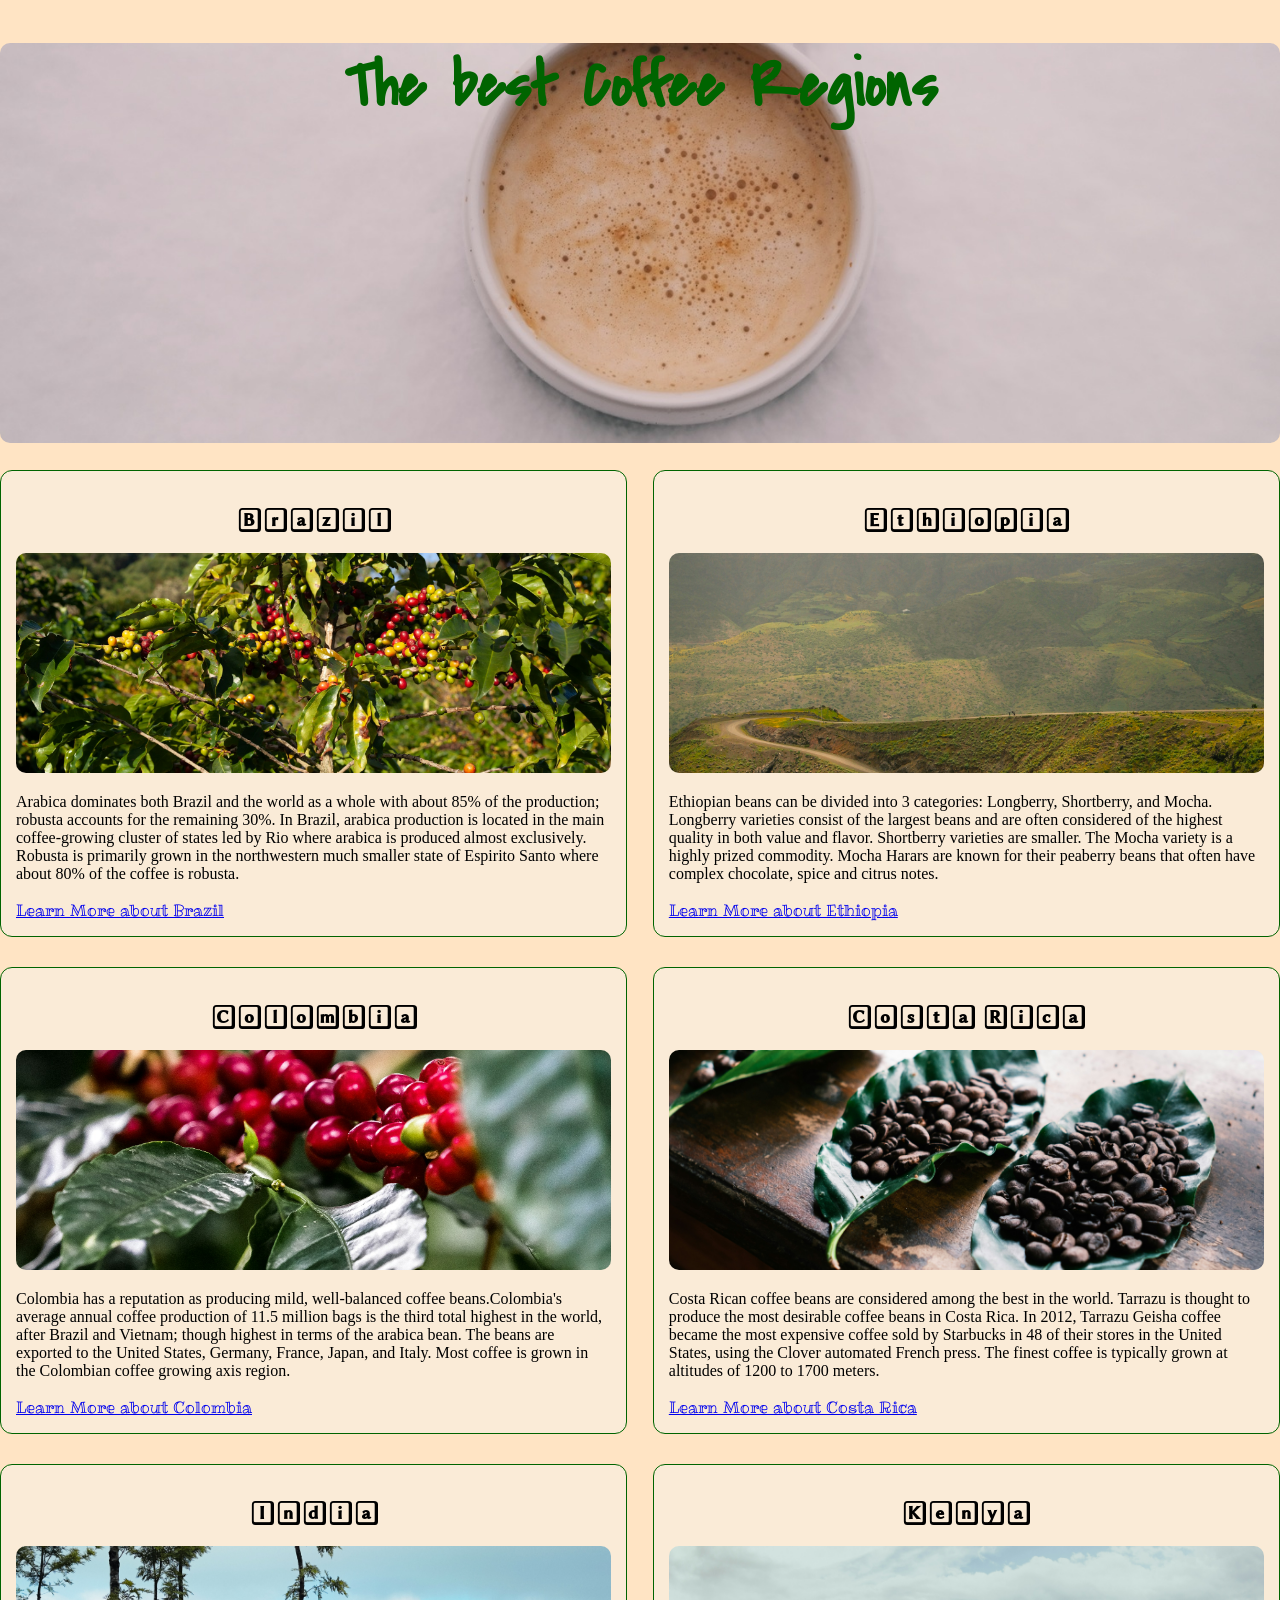
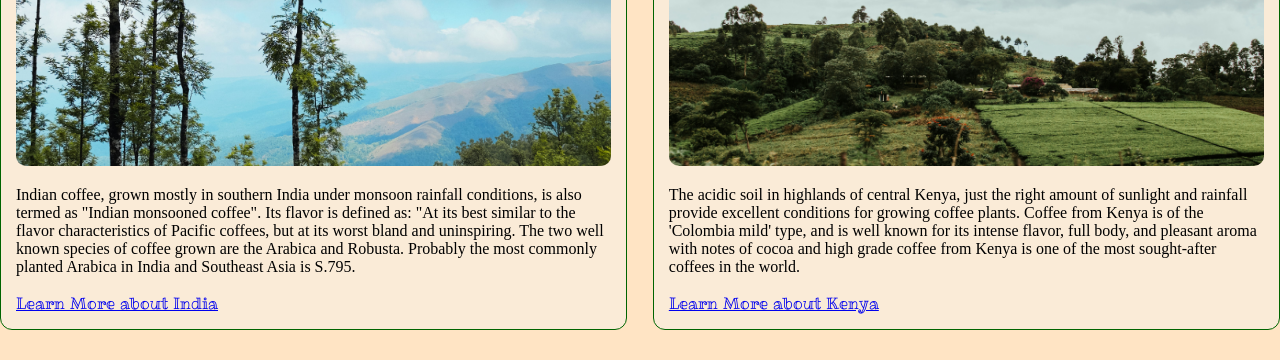
==== commit 0923f3b7: "class naming for well-known names" ====
--- a/src/index.html
+++ b/src/index.html
@@ -11,11 +11,11 @@
     <!--    <link href="https://fonts.googleapis.com/css2?family=Covered+By+Your+Grace&family=Dancing+Script:wght@400..700&family=Libertinus+Keyboard&family=Ribeye+Marrow&display=swap" rel="stylesheet">-->
 </head>
 <body>
-<div class="header">
+<header>
     <h1>The best Coffee Regions</h1>
     <!--    <img src="../img/1.jpg" alt="background Image" class="background-image">-->
-</div>
-<div class="main">
+</header>
+<main>
     <div class="left">
         <div class="country-card">
             <h2>Brazil</h2>
@@ -108,6 +108,6 @@
             </a>
         </div>
     </div>
-</div>
+</main>
 </body>
 </html>
--- a/css/styles.css
+++ b/css/styles.css
@@ -1,6 +1,11 @@
 @import url('https://fonts.googleapis.com/css2?family=Covered+By+Your+Grace&family=Dancing+Script:wght@400..700&family=Libertinus+Keyboard&family=Ribeye+Marrow&display=swap');
 
-.header {
+body {
+    margin: 0;
+    background-color: bisque;
+}
+
+header {
     background-image: url(../img/1.jpg);
     height: 400px;
     background-size: cover;
@@ -9,10 +14,7 @@
     margin: 0 auto 25px auto;
     border-radius: 10px;
 }
-body {
-    margin: 0;
-    background-color: bisque;
-}
+
 h1 {
     font-family: "Covered by your Grace", cursive;
     font-size: 64px;
@@ -29,15 +31,8 @@
     font-family: "Ribeye Marrow", serif;
 }
 
-.country-image {
-    width: 100%;
-    height: 220px;
-    object-fit: cover;
-    border-radius: 10px;
-}
 
-
-.main {
+main {
     width: 100%;
     position: relative;
     padding-top: 2px;
@@ -66,3 +61,9 @@
     margin-bottom: 30px;
 }
 
+.country-image {
+    width: 100%;
+    height: 220px;
+    object-fit: cover;
+    border-radius: 10px;
+}
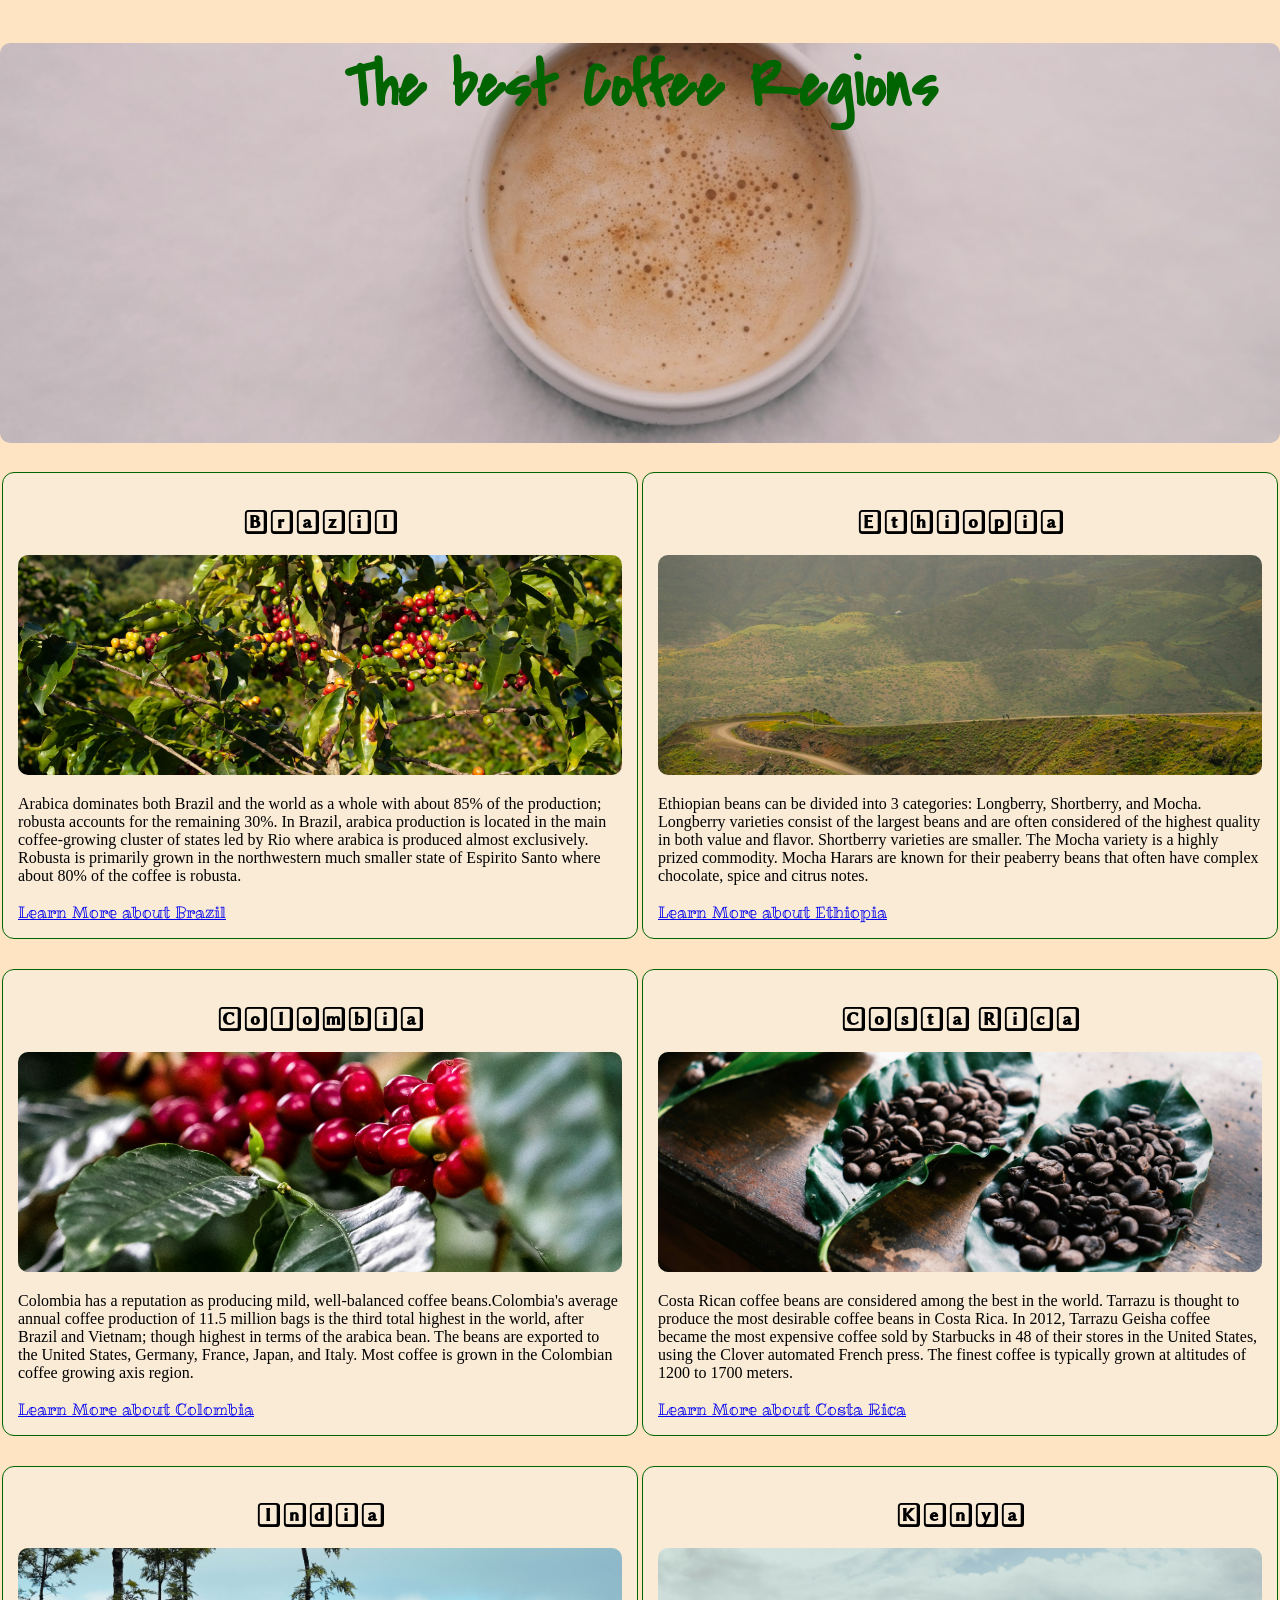
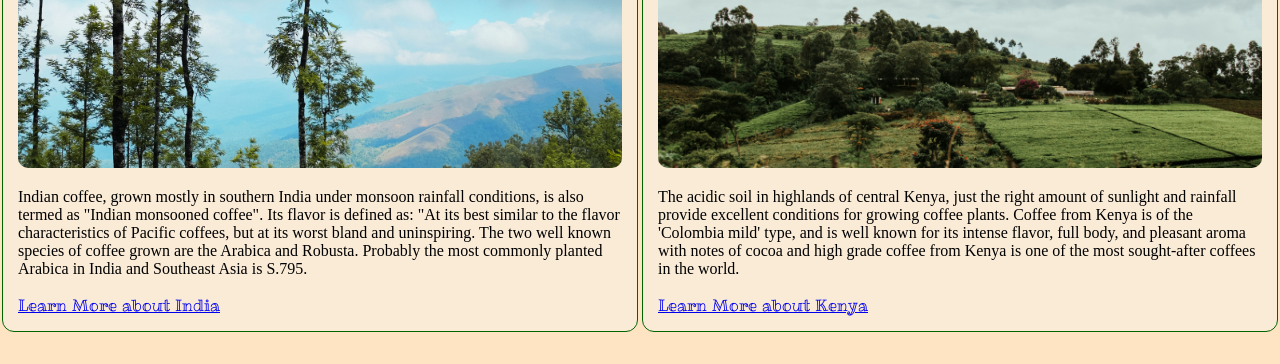
==== commit 1dad7d20: "box-sizing" ====
--- a/src/index.html
+++ b/src/index.html
@@ -47,7 +47,7 @@
             </a>
         </div>
         <div class="country-card">
-        <h2>India</h2>
+            <h2>India</h2>
             <img src="../img/india.jpg" alt="India coffee plantation" class="country-image">
 
             <p>Indian coffee, grown mostly in southern India under monsoon rainfall conditions, is also termed as
@@ -65,7 +65,7 @@
     </div>
     <div class="right">
         <div class="country-card">
-        <h2>Ethiopia</h2>
+            <h2>Ethiopia</h2>
             <img src="../img/ethiopia.jpg" alt="Ethiopia coffee plantation" class="country-image">
 
             <p>Ethiopian beans can be divided into 3 categories: Longberry, Shortberry, and Mocha. Longberry
@@ -80,7 +80,7 @@
             </a>
         </div>
         <div class="country-card">
-        <h2>Costa Rica</h2>
+            <h2>Costa Rica</h2>
             <img src="../img/costarica.jpg" alt="Costa Rica coffee plantation" class="country-image">
 
             <p>Costa Rican coffee beans are considered among the best in the world. Tarrazu is thought to produce
@@ -93,7 +93,7 @@
             </a>
         </div>
         <div class="country-card">
-        <h2>Kenya</h2>
+            <h2>Kenya</h2>
             <img src="../img/kenya.jpg" alt="Kenya coffee plantation" class="country-image">
 
             <p>The acidic soil in highlands of central Kenya, just the right amount of sunlight and rainfall provide
--- a/css/styles.css
+++ b/css/styles.css
@@ -42,7 +42,9 @@
 .left,
 .right {
     position: absolute;
-    width: 49%;
+    width: 50%;
+    box-sizing: border-box;
+    padding: 2px;
 }
 
 .left {
